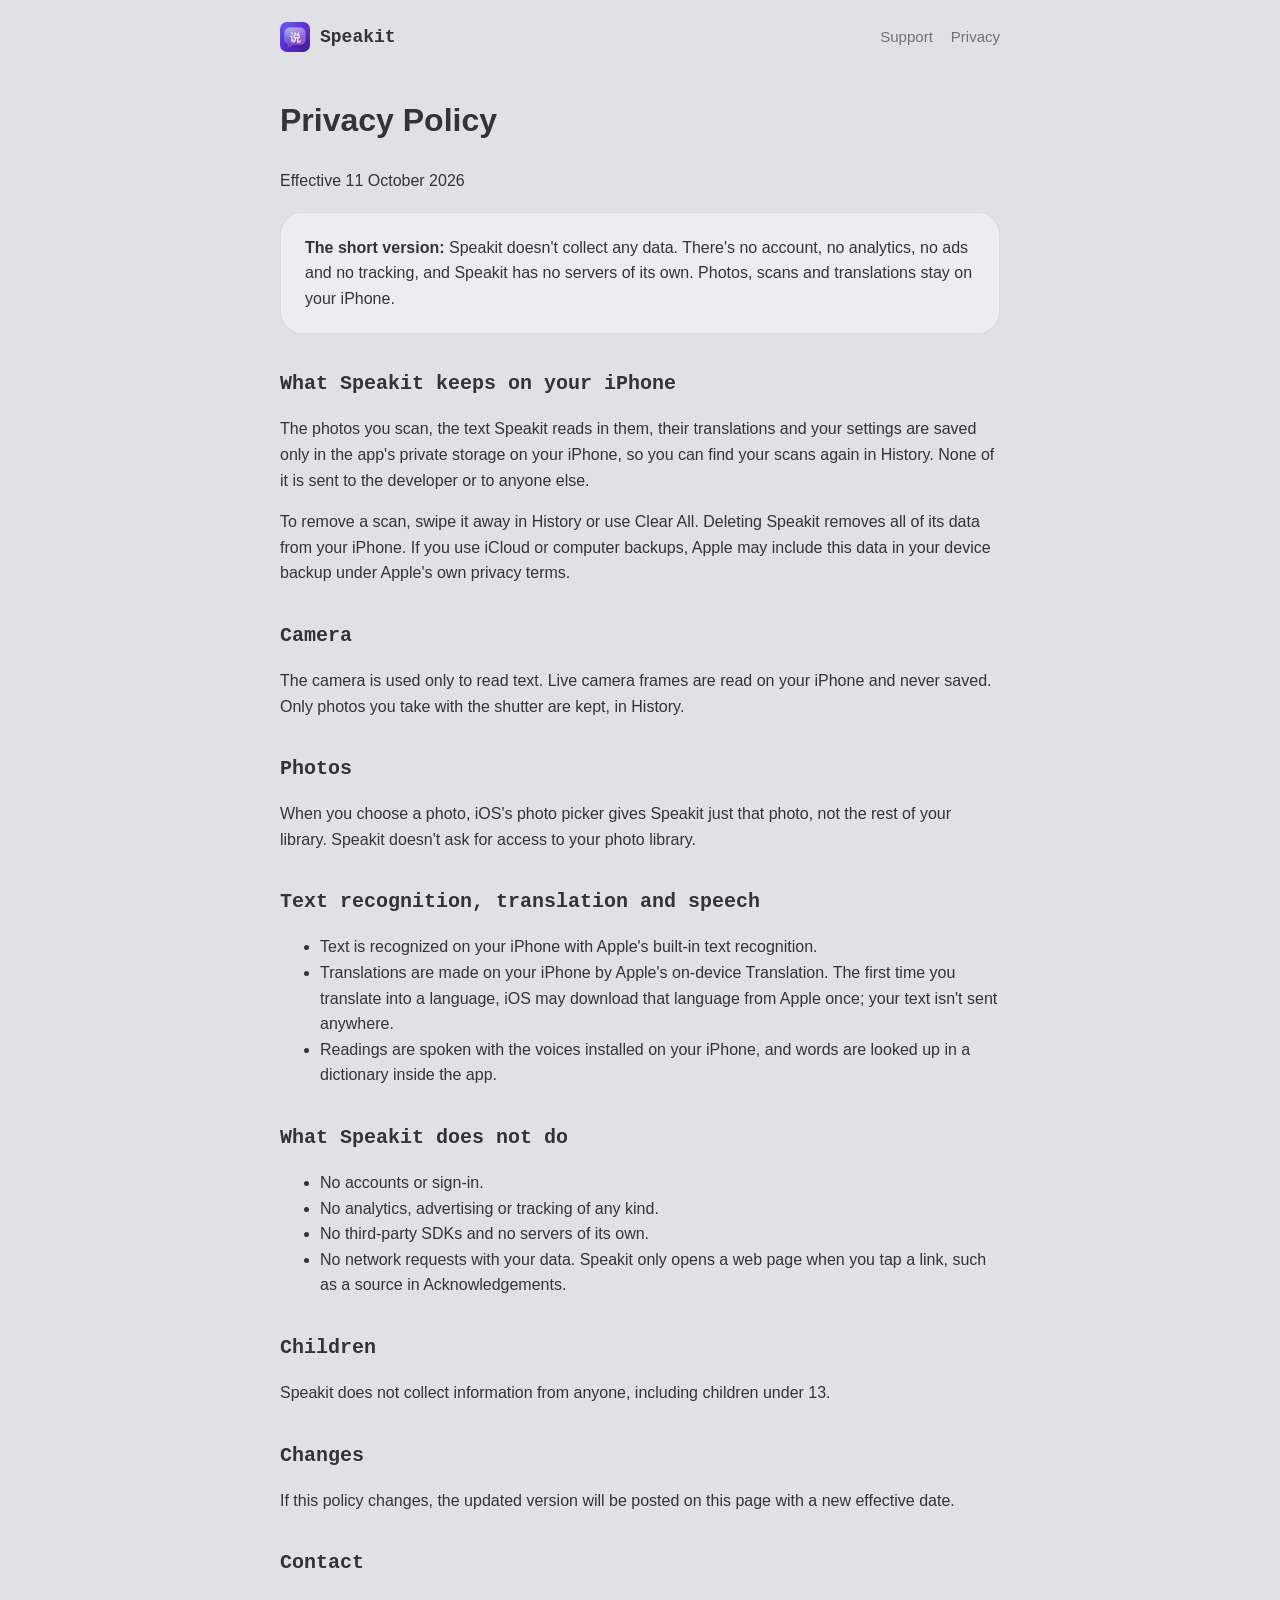
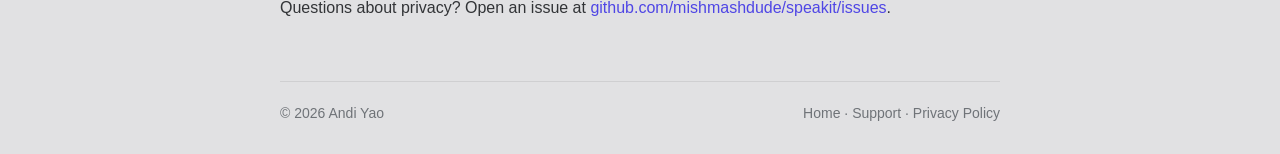
==== privacy.html @ d00c099a "Website, privacy policy and support Co-Authored-By: Claude Opus 5.5 <noreply@anthropic.com>" ====
<!doctype html>
<html lang="en">
<head>
  <meta charset="utf-8">
  <meta name="viewport" content="width=device-width, initial-scale=1">
  <title>Privacy Policy — Speakit</title>
  <meta name="description" content="Speakit privacy policy: no data collection.">
  <link rel="icon" href="favicon.png">
  <link rel="stylesheet" href="style.css">
</head>
<body>
  <div class="wrap doc">
    <header class="site">
      <a class="brand" href="./"><img src="icon.png" alt="">Speakit</a>
      <nav><a href="support.html">Support</a><a href="privacy.html">Privacy</a></nav>
    </header>
    <h1>Privacy Policy</h1>
    <p class="muted">Effective 11 October 2026</p>
    <div class="card"><strong>The short version:</strong> Speakit doesn't collect any data. There's no account, no analytics, no ads and no tracking, and Speakit has no servers of its own. Photos, scans and translations stay on your iPhone.</div>
    <h2>What Speakit keeps on your iPhone</h2>
    <p>The photos you scan, the text Speakit reads in them, their translations and your settings are saved only in the app's private storage on your iPhone, so you can find your scans again in History. None of it is sent to the developer or to anyone else.</p>
    <p>To remove a scan, swipe it away in History or use Clear All. Deleting Speakit removes all of its data from your iPhone. If you use iCloud or computer backups, Apple may include this data in your device backup under Apple's own privacy terms.</p>
    <h2>Camera</h2>
    <p>The camera is used only to read text. Live camera frames are read on your iPhone and never saved. Only photos you take with the shutter are kept, in History.</p>
    <h2>Photos</h2>
    <p>When you choose a photo, iOS's photo picker gives Speakit just that photo, not the rest of your library. Speakit doesn't ask for access to your photo library.</p>
    <h2>Text recognition, translation and speech</h2>
    <ul>
      <li>Text is recognized on your iPhone with Apple's built-in text recognition.</li>
      <li>Translations are made on your iPhone by Apple's on-device Translation. The first time you translate into a language, iOS may download that language from Apple once; your text isn't sent anywhere.</li>
      <li>Readings are spoken with the voices installed on your iPhone, and words are looked up in a dictionary inside the app.</li>
    </ul>
    <h2>What Speakit does not do</h2>
    <ul>
      <li>No accounts or sign-in.</li>
      <li>No analytics, advertising or tracking of any kind.</li>
      <li>No third-party SDKs and no servers of its own.</li>
      <li>No network requests with your data. Speakit only opens a web page when you tap a link, such as a source in Acknowledgements.</li>
    </ul>
    <h2>Children</h2>
    <p>Speakit does not collect information from anyone, including children under 13.</p>
    <h2>Changes</h2>
    <p>If this policy changes, the updated version will be posted on this page with a new effective date.</p>
    <h2>Contact</h2>
    <p>Questions about privacy? Open an issue at <a href="https://github.com/mishmashdude/speakit/issues">github.com/mishmashdude/speakit/issues</a>.</p>

    <footer class="site">
      <span>© 2026 Andi Yao</span>
      <span><a href="./">Home</a> · <a href="support.html">Support</a> · <a href="privacy.html">Privacy Policy</a></span>
    </footer>
  </div>
</body>
</html>
---- style.css ----
:root {
  --bg: #323437;
  --card: #2c2e31;
  --text: #d1d0c5;
  --sub: #8a8c8f;
  --main: #6D6AF7;
  --link: #9895FA;   /* lighter tint of the accent: 4.8:1 on --bg for link text */
  --on-link: #1e1f21;
  --line: rgba(209, 208, 197, 0.08);
  --mono: ui-monospace, "SF Mono", Menlo, Consolas, monospace;
  --sans: -apple-system, BlinkMacSystemFont, "SF Pro Text", "Segoe UI", Roboto, sans-serif;
  color-scheme: dark;
}

@media (prefers-color-scheme: light) {
  :root {
    --bg: #e1e1e3;
    --card: #ededef;
    --text: #323437;
    --sub: #6f7378;
    --main: #4F46E5;   /* the app's light-mode AccentColor */
    --link: #4F46E5;
    --on-link: #ffffff;
    --line: rgba(50, 52, 55, 0.1);
    color-scheme: light;
  }
}

* { box-sizing: border-box; }

html, body {
  margin: 0;
  background: var(--bg);
  color: var(--text);
  font-family: var(--sans);
  line-height: 1.6;
  -webkit-font-smoothing: antialiased;
}

a { color: var(--link); text-decoration: none; }
a:hover { text-decoration: underline; }

.wrap { max-width: 760px; margin: 0 auto; padding: 0 20px; }

header.site {
  display: flex;
  align-items: center;
  justify-content: space-between;
  padding: 22px 0;
}

.brand {
  display: flex;
  align-items: center;
  gap: 10px;
  font-family: var(--mono);
  font-weight: 700;
  font-size: 18px;
  color: var(--text);
}
.brand img { width: 30px; height: 30px; border-radius: 7px; }

nav a { margin-left: 18px; font-size: 15px; color: var(--sub); }
nav a:hover { color: var(--text); text-decoration: none; }

.hero { padding: 56px 0 30px; text-align: center; }
.hero img.icon {
  width: 112px; height: 112px; border-radius: 25px;
  box-shadow: 0 18px 40px rgba(0, 0, 0, 0.35);
}
.hero h1 {
  font-family: var(--mono);
  font-size: clamp(40px, 8vw, 60px);
  margin: 26px 0 6px;
  letter-spacing: -1px;
}
.hero h1 .caret {
  display: inline-block; width: 0.08em; height: 0.9em; margin-left: 4px;
  background: var(--main); vertical-align: -0.08em;
  animation: blink 1.1s steps(1) infinite;
}
@keyframes blink { 50% { opacity: 0; } }
.hero p.lede { font-size: 20px; color: var(--sub); margin: 0 auto; max-width: 520px; }

.card {
  background: var(--card);
  border: 1px solid var(--line);
  border-radius: 22px;
  padding: 22px 24px;
  margin: 18px 0;
}

.demo {
  max-width: 340px; margin: 36px auto 0; text-align: left;
  font-size: 17px; box-shadow: 0 20px 50px rgba(0,0,0,0.25);
}
.demo .row { display: flex; align-items: center; gap: 12px; padding: 3px 0; }
.box {
  width: 18px; height: 18px; border-radius: 5px; border: 2px solid var(--main);
  flex: none; position: relative;
}
.box.done { background: var(--main); }
.box.done::after {
  content: ""; position: absolute; left: 4px; top: 0px; width: 5px; height: 10px;
  border: solid var(--card); border-width: 0 2.5px 2.5px 0; transform: rotate(45deg);
}
.row.done span { color: var(--sub); text-decoration: line-through; }
.demo h3 { font-family: var(--mono); margin: 0 0 8px; font-size: 18px; }

.features { display: grid; grid-template-columns: repeat(auto-fit, minmax(220px, 1fr)); gap: 16px; margin: 40px 0; }
.features .card { margin: 0; }
.features h3 { margin: 0 0 6px; font-size: 17px; }
.features p { margin: 0; color: var(--sub); font-size: 15px; }

.swatches { display: flex; flex-wrap: wrap; gap: 8px; justify-content: center; margin: 14px 0 0; }
.swatch {
  font-family: var(--mono); font-size: 13px; padding: 7px 12px; border-radius: 999px;
  display: inline-flex; align-items: center; gap: 7px; border: 1px solid rgba(255,255,255,0.08);
}
.swatch i { width: 9px; height: 9px; border-radius: 50%; display: inline-block; }

h2 { font-family: var(--mono); font-size: 24px; margin: 44px 0 10px; }
h3 { font-size: 18px; }
.doc h2 { font-size: 20px; margin-top: 34px; }
.doc p, .doc li { color: var(--text); }
.muted { color: var(--sub); }

details { border-bottom: 1px solid var(--line); padding: 14px 0; }
details summary { cursor: pointer; font-weight: 600; list-style: none; }
details summary::-webkit-details-marker { display: none; }
details summary::before { content: "+ "; color: var(--main); font-family: var(--mono); }
details[open] summary::before { content: "− "; }
details p, details ol, details ul { color: var(--sub); margin: 10px 0 0; }

.button {
  display: inline-block; background: var(--link); color: var(--on-link); font-weight: 600;
  padding: 12px 20px; border-radius: 999px; margin-top: 8px;
}
.button:hover { text-decoration: none; filter: brightness(1.06); }

footer.site {
  margin: 60px 0 30px; padding-top: 20px; border-top: 1px solid var(--line);
  color: var(--sub); font-size: 14px; display: flex; justify-content: space-between; flex-wrap: wrap; gap: 10px;
}
footer.site a { color: var(--sub); }
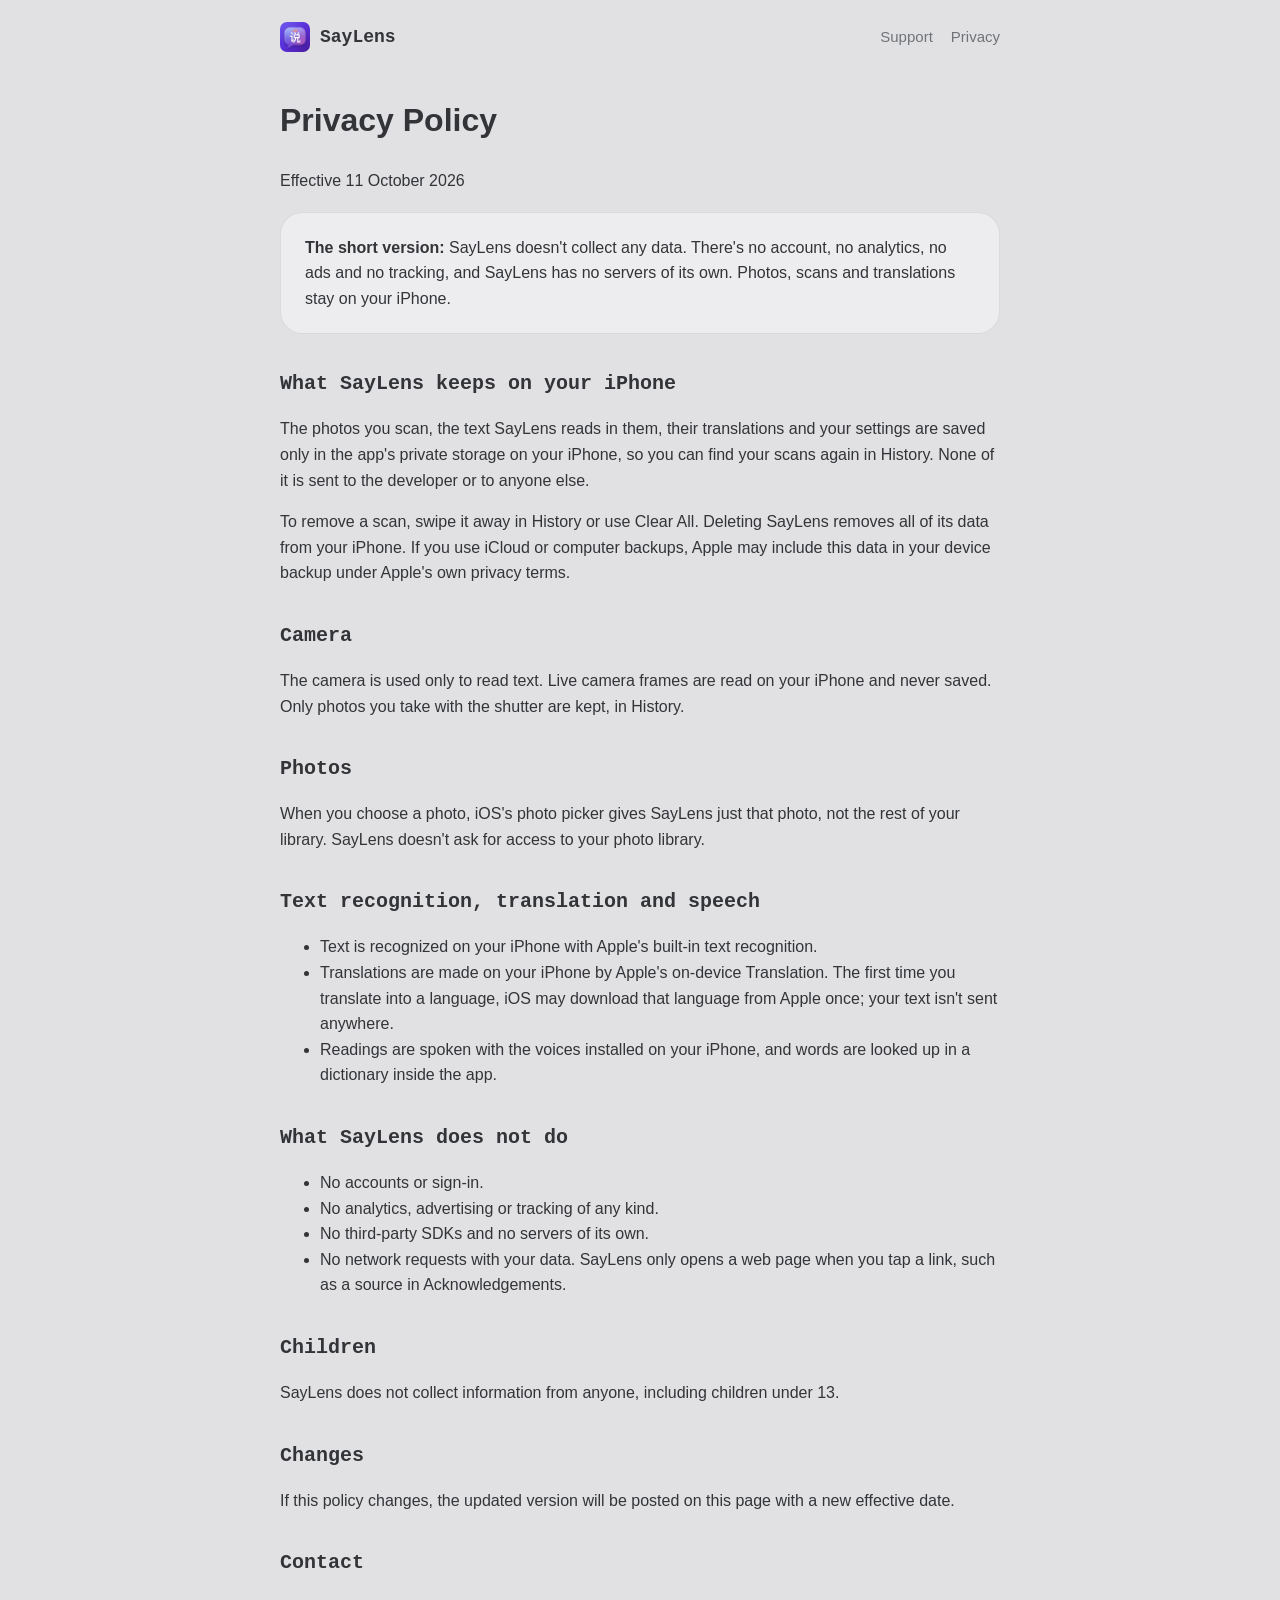
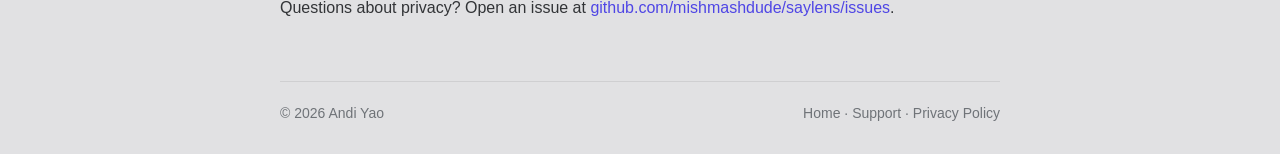
==== commit 0dce72a9: "Rename to SayLens Co-Authored-By: Claude Opus 5.5 <noreply@anthropic.com>" ====
--- a/privacy.html
+++ b/privacy.html
@@ -3,46 +3,46 @@
 <head>
   <meta charset="utf-8">
   <meta name="viewport" content="width=device-width, initial-scale=1">
-  <title>Privacy Policy — Speakit</title>
-  <meta name="description" content="Speakit privacy policy: no data collection.">
+  <title>Privacy Policy — SayLens</title>
+  <meta name="description" content="SayLens privacy policy: no data collection.">
   <link rel="icon" href="favicon.png">
   <link rel="stylesheet" href="style.css">
 </head>
 <body>
   <div class="wrap doc">
     <header class="site">
-      <a class="brand" href="./"><img src="icon.png" alt="">Speakit</a>
+      <a class="brand" href="./"><img src="icon.png" alt="">SayLens</a>
       <nav><a href="support.html">Support</a><a href="privacy.html">Privacy</a></nav>
     </header>
     <h1>Privacy Policy</h1>
     <p class="muted">Effective 11 October 2026</p>
-    <div class="card"><strong>The short version:</strong> Speakit doesn't collect any data. There's no account, no analytics, no ads and no tracking, and Speakit has no servers of its own. Photos, scans and translations stay on your iPhone.</div>
-    <h2>What Speakit keeps on your iPhone</h2>
-    <p>The photos you scan, the text Speakit reads in them, their translations and your settings are saved only in the app's private storage on your iPhone, so you can find your scans again in History. None of it is sent to the developer or to anyone else.</p>
-    <p>To remove a scan, swipe it away in History or use Clear All. Deleting Speakit removes all of its data from your iPhone. If you use iCloud or computer backups, Apple may include this data in your device backup under Apple's own privacy terms.</p>
+    <div class="card"><strong>The short version:</strong> SayLens doesn't collect any data. There's no account, no analytics, no ads and no tracking, and SayLens has no servers of its own. Photos, scans and translations stay on your iPhone.</div>
+    <h2>What SayLens keeps on your iPhone</h2>
+    <p>The photos you scan, the text SayLens reads in them, their translations and your settings are saved only in the app's private storage on your iPhone, so you can find your scans again in History. None of it is sent to the developer or to anyone else.</p>
+    <p>To remove a scan, swipe it away in History or use Clear All. Deleting SayLens removes all of its data from your iPhone. If you use iCloud or computer backups, Apple may include this data in your device backup under Apple's own privacy terms.</p>
     <h2>Camera</h2>
     <p>The camera is used only to read text. Live camera frames are read on your iPhone and never saved. Only photos you take with the shutter are kept, in History.</p>
     <h2>Photos</h2>
-    <p>When you choose a photo, iOS's photo picker gives Speakit just that photo, not the rest of your library. Speakit doesn't ask for access to your photo library.</p>
+    <p>When you choose a photo, iOS's photo picker gives SayLens just that photo, not the rest of your library. SayLens doesn't ask for access to your photo library.</p>
     <h2>Text recognition, translation and speech</h2>
     <ul>
       <li>Text is recognized on your iPhone with Apple's built-in text recognition.</li>
       <li>Translations are made on your iPhone by Apple's on-device Translation. The first time you translate into a language, iOS may download that language from Apple once; your text isn't sent anywhere.</li>
       <li>Readings are spoken with the voices installed on your iPhone, and words are looked up in a dictionary inside the app.</li>
     </ul>
-    <h2>What Speakit does not do</h2>
+    <h2>What SayLens does not do</h2>
     <ul>
       <li>No accounts or sign-in.</li>
       <li>No analytics, advertising or tracking of any kind.</li>
       <li>No third-party SDKs and no servers of its own.</li>
-      <li>No network requests with your data. Speakit only opens a web page when you tap a link, such as a source in Acknowledgements.</li>
+      <li>No network requests with your data. SayLens only opens a web page when you tap a link, such as a source in Acknowledgements.</li>
     </ul>
     <h2>Children</h2>
-    <p>Speakit does not collect information from anyone, including children under 13.</p>
+    <p>SayLens does not collect information from anyone, including children under 13.</p>
     <h2>Changes</h2>
     <p>If this policy changes, the updated version will be posted on this page with a new effective date.</p>
     <h2>Contact</h2>
-    <p>Questions about privacy? Open an issue at <a href="https://github.com/mishmashdude/speakit/issues">github.com/mishmashdude/speakit/issues</a>.</p>
+    <p>Questions about privacy? Open an issue at <a href="https://github.com/mishmashdude/saylens/issues">github.com/mishmashdude/saylens/issues</a>.</p>
 
     <footer class="site">
       <span>© 2026 Andi Yao</span>
